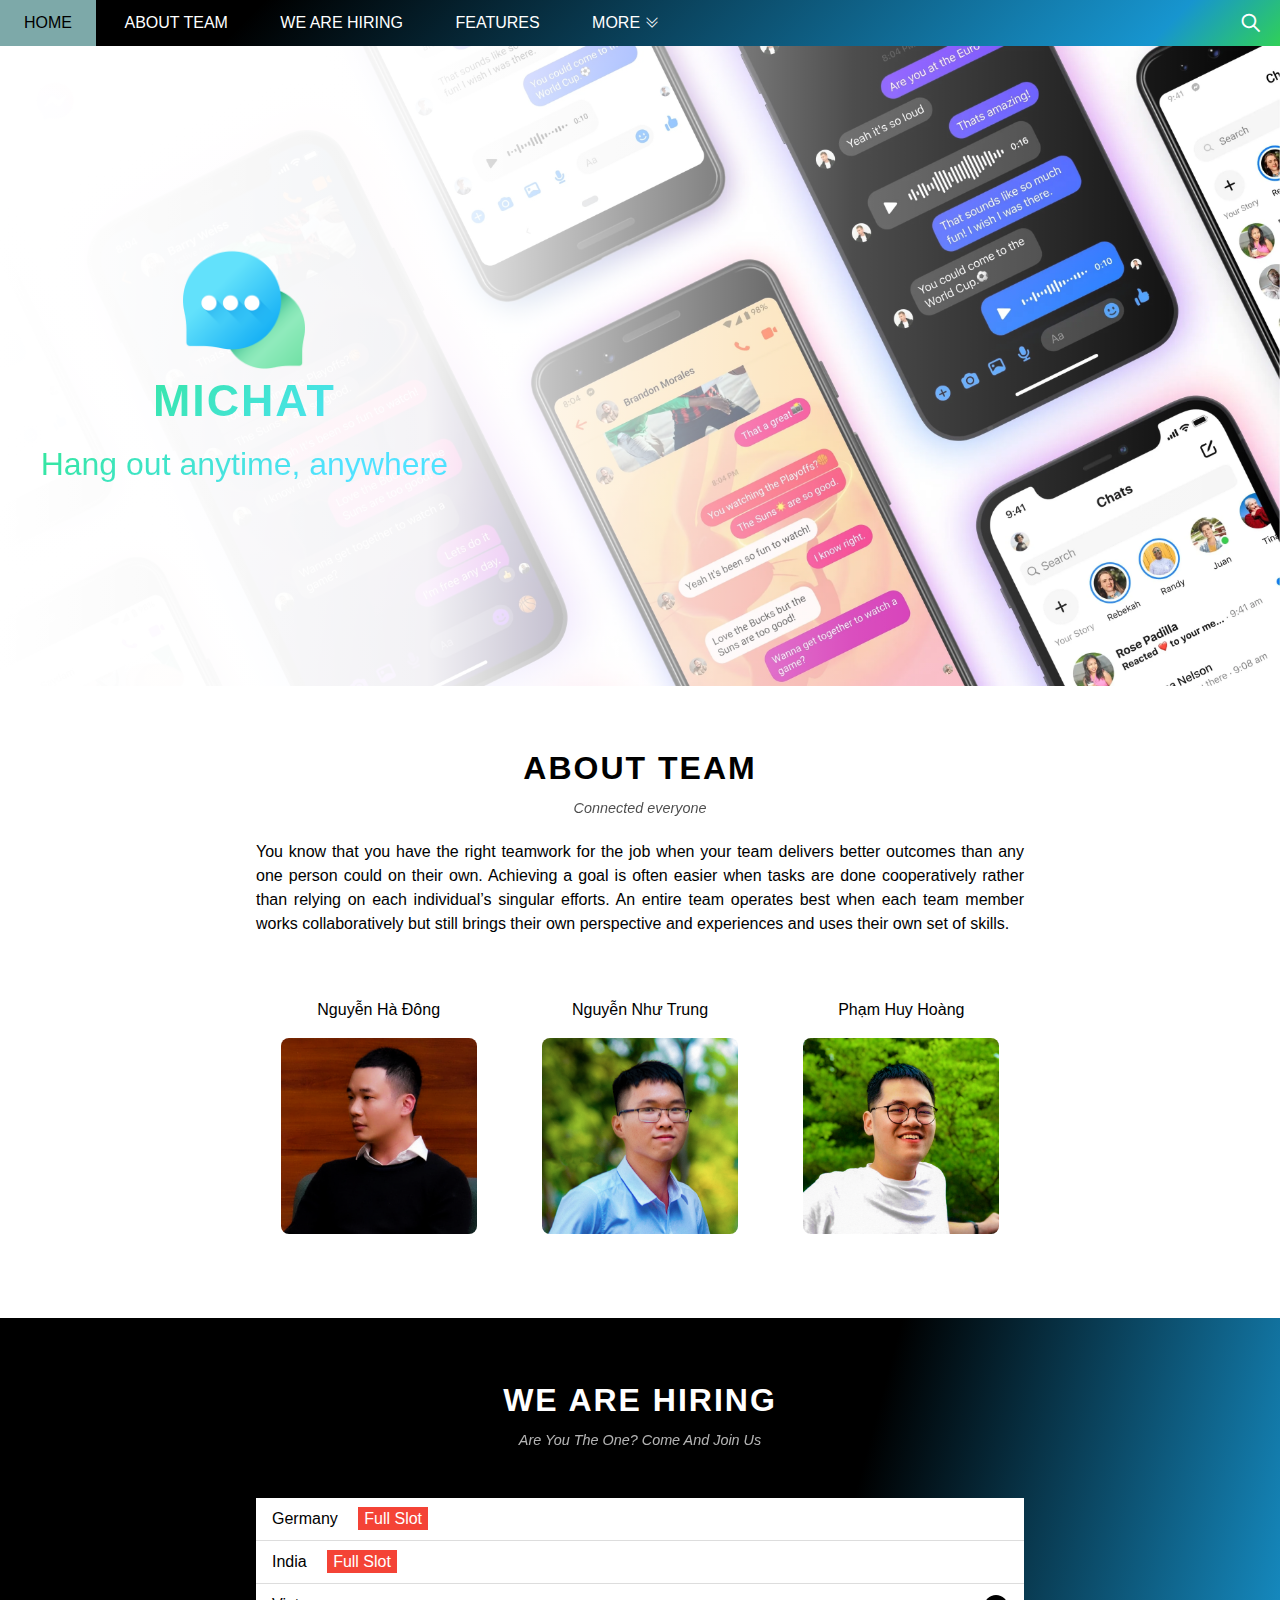
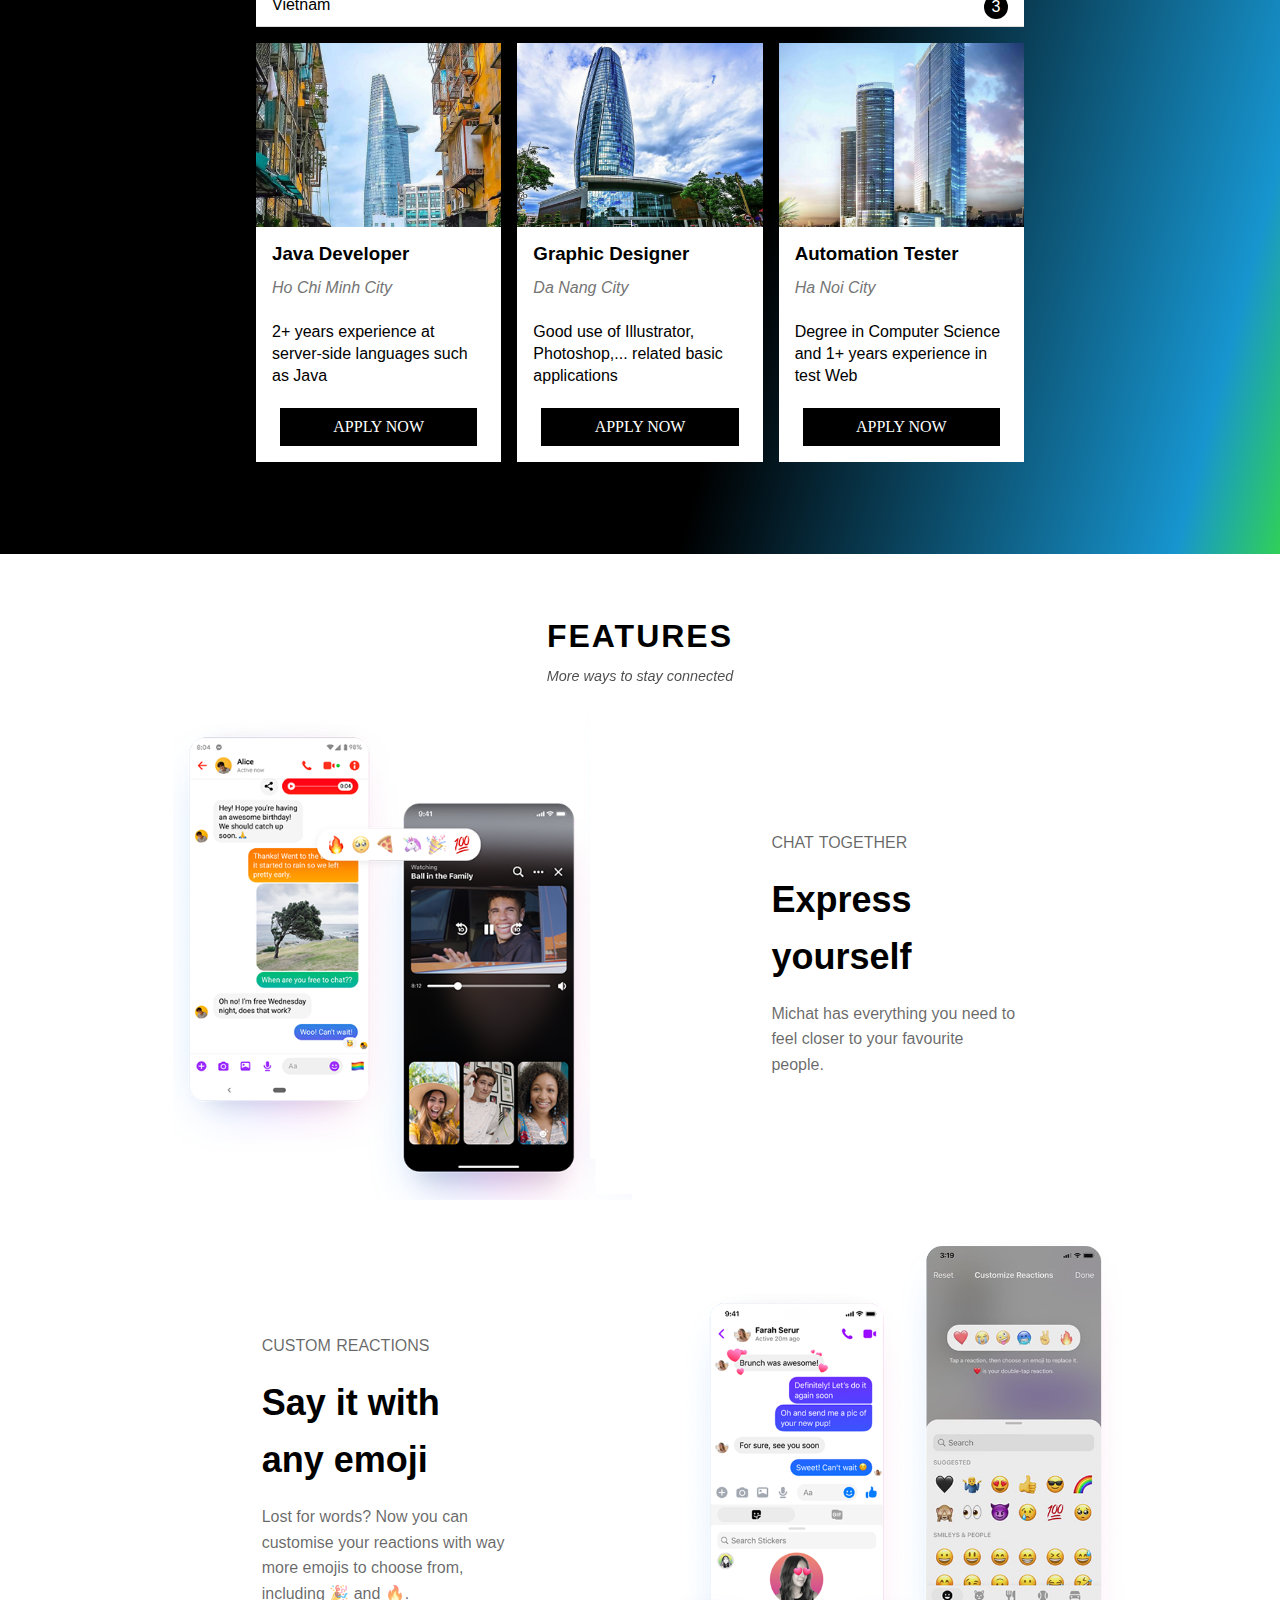
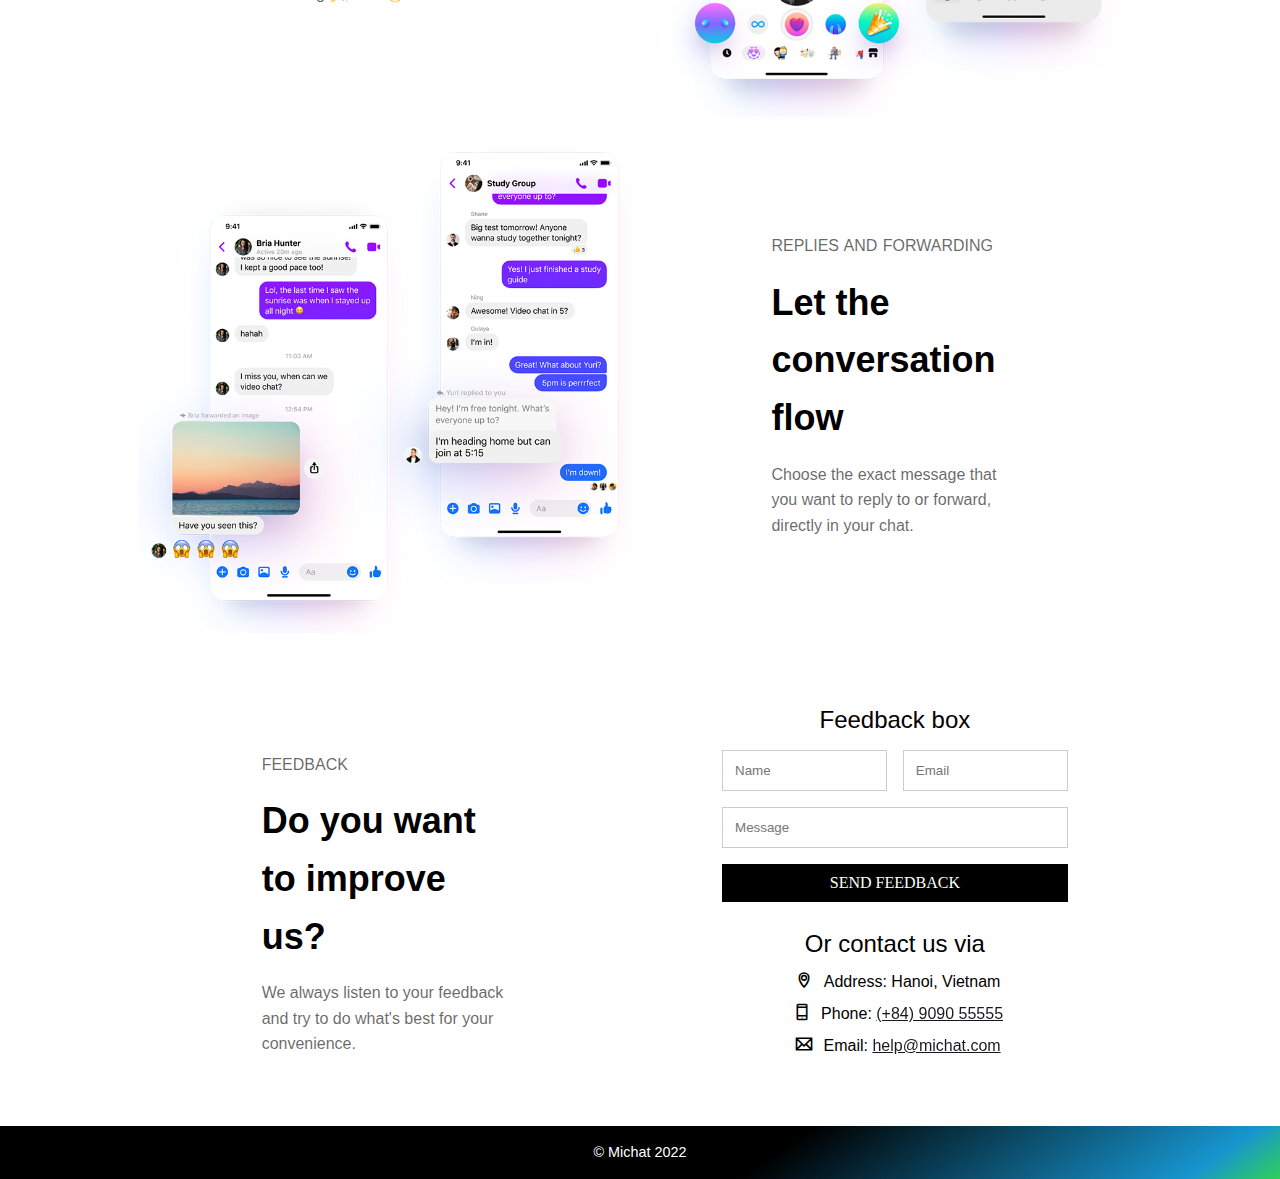
==== index.html @ c10ad28a "commit" ====
<!DOCTYPE html>
<html lang="en">

<head>
    <meta charset="UTF-8">
    <meta name="viewport" content="width=device-width, initial-scale=1.0">
    <title>Michat</title>
    <link rel="stylesheet" href="assets/css/style.css">
    <!-- phải đặt file responsive dưới file style vì độ ưu tiên CSS -->
    <link rel="stylesheet" href="assets/css/responsive.css"> 
    <link rel="stylesheet" href="assets/fonts/themify-icons/themify-icons.css">
    <link rel="shortcut icon" href="./assets/img/favicon.ico" type="image/x-icon">
</head>

<body>
    <div id="main">
        <div id="header">
            <!-- Begin nav -->
            <ul id="nav">
                <li>
                    <a href="#">Home</a>
                </li>
                <li>
                    <a href="#about">About team</a>
                </li>
                <li>
                    <a href="#hiring">We are hiring</a>
                </li>
                <li>
                    <a href="#features">Features</a>
                </li>
                <li>
                    <a href="#">
                        More
                        <i class="nav-icon ti-angle-double-down"></i>
                    </a>
                    <ul class="subnav">
                        <li><a href="#">Desktop app</a></li>
                        <li><a href="#">For developer</a></li>
                        <li><a href="#">Privacy</a></li>
                        <li><a href="#">Terms</a></li>
                    </ul>

                </li>
            </ul>
            <!-- End nav -->

            <!-- Begin search -->
            <div class="search-btn">
                <i class="header-icon ti-search"></i>
            </div>

            <div class="mobile-menu-btn">
                <i class="header-icon ti-menu"></i>
            </div>
            <!-- End search -->

        </div>

        <div id="slider">
            <div class="slider-content">
                <img class="img-content" src="./assets/img/logo.png" alt="logo" width="30%">
                <h2 class="header-content">Michat</h2>
                <div class="text-content">Hang out anytime, anywhere</div>
            </div>
        </div>
        <div id="content">
            <!-- ABOUT TEAM -->
            <div id="about" class="section-content">
                <h2 class="header-content text-center">About team</h2>
                <p class="subheader-content text-center">Connected everyone</p>
                <p class="text-content">You know that you have the right teamwork for the job when your team delivers better outcomes than any one person could on their own. Achieving a goal is often easier when tasks are done cooperatively rather than relying on each individual’s
                    singular efforts. An entire team operates best when each team member works collaboratively but still brings their own perspective and experiences and uses their own set of skills.</p>
                <div class="member-list row">
                    <div class="s-col-1 mg-16-0 col col-3-1 text-center">
                        <p class="member-name">Nguyễn Hà Đông</p>
                        <img class="member-img" src="./assets/img/mem-img/mem-1.png" alt="Nguyễn Hà Đông">
                    </div>
                    <div class="s-col-1 mg-16-0 col col-3-1 text-center">
                        <p class="member-name">Nguyễn Như Trung</p>
                        <img class="member-img" src="./assets/img/mem-img/mem-2.png" alt="Nguyễn Như Trung">
                    </div>
                    <div class="s-col-1 mg-16-0 col col-3-1 text-center">
                        <p class="member-name">Phạm Huy Hoàng</p>
                        <img class="member-img" src="./assets/img/mem-img/mem-3.png" alt="Phạm Huy Hoàng">
                    </div>
                </div>
            </div>

            <!-- WE ARE HIRING -->
            <div id="hiring" class="hiring-content ">
                <div class="section-content">
                    <h2 class="header-content white-text text-center">We are hiring</h2>
                    <p class="subheader-content white-text text-center">Are You The One? Come And Join Us</p>

                    <ul class="hiring-list">
                        <li>Germany <span class="full-slot">Full Slot</span></li>
                        <li>India <span class="full-slot">Full Slot</span></li>
                        <li>Vietnam <span class="quantity">3</span></li>
                    </ul>

                    <div class="place-list row">
                        <div class="col col-3-1 mg-8-0 s-col-1">
                            <img class="img-place" src="assets/img/place-img/place-1.png" alt="Ho Chi Minh City">
                            <div class="place-info">
                                <h3 class="hiring-position">Java Developer</h3>
                                <P class="place-text">Ho Chi Minh City</P>
                                <p class="description">2+ years experience at server-side languages such as Java</p>
                                <button class="btn js-apply-btn">Apply now</button>
                            </div>
                        </div>

                        <div class="col col-3-1 mg-8-0 s-col-1">
                            <img class="img-place" src="assets/img/place-img/place-2.png" alt="Da Nang City">
                            <div class="place-info">
                                <h3 class="hiring-position">Graphic Designer</h3>
                                <p class="place-text">Da Nang City</p>
                                <p class="description">Good use of Illustrator, Photoshop,... related basic applications</p>
                                <button class="btn js-apply-btn">Apply now</button>
                            </div>
                        </div>

                        <div class="col col-3-1 mg-8-0 s-col-1">
                            <img class="img-place" src="assets/img/place-img/place-3.png" alt="Ha Noi City">
                            <div class="place-info">
                                <h3 class="hiring-position">Automation Tester</h3>
                                <p class="place-text">Ha Noi City</p>
                                <p class="description">Degree in Computer Science and 1+ years experience in test Web</p>
                                <button class="btn js-apply-btn">Apply now</button>
                            </div>
                        </div>
                    </div>
                </div>
            </div>

            <!-- FEATURES -->
            <div id="features">
                <h2 class="header-content text-center">Features</h2>
                <p class="subheader-content text-center">More ways to stay connected</p>
                
                <div class="section-feature-content">
                
                    <div class="row s-mg-64-0">
                        <div class="col col-2 s-col-1">
                            <img src="assets/img/features/feature-1.png" alt="chat" class="img-feature col-1">
                        </div>

                        <div class="col col-2 s-col-1">
                            <div class="feature-content">
                                <p class="function">Chat together</p>
                                <p class="title">Express yourself</p>
                                <p class="discription">Michat has everything you need to feel closer to your favourite people.</p>
                            </div>
                        </div>
                    </div>
                
                    <div class="row s-mg-64-0">
                        <div class="col col-2 s-col-1">
                            <div class="feature-content">
                                <p class="function">Custom reactions</p>
                                <p class="title">Say it with any emoji</p>
                                <p class="discription">Lost for words? Now you can customise your reactions with way more emojis to
                                    choose from, including 🎉 and 🔥.</p>
                            </div>
                        </div>

                        <div class="col col-2 s-col-1">
                            <img src="assets/img/features/feature-2.png" alt="chat" class="img-feature col-1">
                        </div>
                    </div>
                
                    <div class="row s-mg-64-0">
                        <div class="col col-2 s-col-1">
                            <img src="assets/img/features/feature-3.png" alt="chat" class="img-feature col-1">
                        </div>

                        <div class="col col-2 s-col-1">
                            <div class="feature-content">
                                <p class="function">Replies and forwarding</p>
                                <p class="title">Let the conversation flow</p>
                                <p class="discription">Choose the exact message that you want to reply to or forward, directly in your
                                    chat.</p>
                            </div>
                        </div>
                    </div>
                
                    <div class="row s-mgt-64 mgt-32">

                        <div class="col col-2 s-col-1">
                            <div class="feedback-content feature-content">
                                <p class="function">Feedback</p>
                                <p class="title">Do you want to improve us?</p>
                                <p class="discription">We always listen to your feedback and try to do what's best for your convenience.
                                </p>
                            </div>
                        </div>

                        <div class="col col-2 s-col-1" style="margin: 0 auto;">
                            <div class="send-feedback-label text-center">Feedback box</div>
                            <form action="" class="feedback-form">
                                <div class="row mg-16-0">
                                    <div class="col col-2 s-col-1">
                                        <input type="text" placeholder="Name" required id="" class="form-control">
                                    </div>
                                    <div class="col col-2 s-col-1 s-mgt-16">
                                        <input type="email" placeholder="Email" required id="" class="form-control">
                                    </div>
                                </div>
                                <div class="row mg-16-0">
                                    <div class="col col-1">
                                        <input type="text" placeholder="Message" required id="" class="form-control">
                                    </div>
                                </div>
                                <div class="row">
                                    <input class="btn text-center" type="submit" value="Send feedback"></input>
                                </div>
                            </form>

                            <div class="send-feedback-label text-center">Or contact us via</div>
                            <div class="contact-info">
                                <p class="contact-item">
                                    <i class="contact-icon ti-location-pin"></i>
                                    <span class="contact-bold">Address:</span> Hanoi, Vietnam
                                </p>
                                <p class="contact-item">
                                    <i class="contact-icon ti-mobile"></i>
                                    <span class="contact-bold">Phone:</span> 
                                    <a href="tel:+84909055555">(+84) 9090 55555</a>
                                </p>
                                <p class="contact-item">
                                    <i class="contact-icon ti-email"></i>
                                    <span class="contact-bold">Email:</span> 
                                    <a href="mailto:help@michat.com">help@michat.com</a>
                                </p>
                            </div>

                        </div>
                
                    </div>
                </div>

            </div>

        </div>

        <div id="footer">
            <p class="copyright">© Michat 2022</p>
        </div>

    </div>
    
    <div class="modal">
        <div class="modal-container js-modal-container">
            <div class="modal-close js-modal-close">
                <i class="ti-close"></i>
            </div>

            <header class="modal-header">
                <i class="header-icon ti-write"></i> Infomation
            </header>

            <div class="modal-body">
                <label for="modal-name" class="modal-label">
                    <i class="ti-id-badge"></i>
                     Name
                </label>
                <input type="text" id="modal-name" class="modal-input" placeholder="Your name...">

                <label for="modal-email" class="modal-label">
                    <i class="ti-email"></i>
                     Email
                </label>
                <input type="email" id="modal-email" class="modal-input" placeholder="Your email...">

                <button id="sent-btn">
                    Send 
                    <i class="ti-upload"></i>
                </button>
            </div>

            <footer class="modal-footer">
                <p class="model-help">Need <a href="#">help</a>?</p>
            </footer>
        </div>
    </div>

    <script src="assets/js/script.js"></script>
</body>

</html>
---- assets/css/style.css ----
/* common css */

.text-center {
    text-align: center !important;
}

.white-text {
    color: white !important;
}

.text-h-center {
    transform: translateY(50%);
}

.mg-8-0 {
    margin-top: 8px !important;
    margin-bottom: 8px !important;
}

.mg-16-0 {
    margin-top: 16px !important;
    margin-bottom: 16px !important;
}

.mg-32-0 {
    margin-top: 32px !important;
    margin-bottom: 32px !important;
}

.mgt-32 {
    margin-top: 32px !important;
}

.open {
    display: flex !important;
}

p {
    line-height: 1.6;
}

.btn {
    border: none;
    font-family: 'Segoe UI';
    margin: 0 8px;
    width: calc(100% - 16px);
    color: white;
    background: black;
    padding: 10px 0;
    font-size: 16px;
    text-decoration: none;
    text-transform: uppercase;
}

.btn:hover {
    background: rgba(0, 0, 0, 0.8);
}

.row {
    margin-left: -8px;
    margin-right: -8px;
}

.row::after {
    content: "";
    display: block;
    clear: both;
}

.clear {
    clear: both;
}

.col {
    float: left;
    padding-left: 8px;
    padding-right: 8px;
}

.col-1 {
    width: 100%;
}

.col-2 {
    width: 50%;
}

.col-3-1 {
    width: 33.3333%;
}

.col-3-2 {
    width: 66.6667%;
}


/* reset css */

* {
    padding: 0;
    margin: 0;
    box-sizing: border-box;
}

html {
    font-family: 'Segoe UI', Tahoma, Geneva, Verdana, sans-serif;
    scroll-behavior: smooth;
}


/*
1. Vị trí
2. Kích thước
3. Màu sắc
4. Kiểu dáng (kiểu chữ, tròn vuông)
*/


/* main */


#main {
    overflow: hidden;
}


/* ------------------ Header ------------------ */

#header {
    background-image: linear-gradient(-45deg, #30d058 0%, #1795cf 10%, #000 80%);
    height: 46px;
    position: fixed;
    top: 0;
    left: 0;
    right: 0;
    z-index: 1;
}

#nav {
    display: inline-block;
}

#nav>li {
    display: inline-block;
}

#nav li {
    position: relative;
    list-style: none;
}

#nav>li>a {
    text-transform: uppercase;
    font-weight: 500;
    padding: 0 24px;
    line-height: 46px;
}

#nav li a {
    color: white;
    text-decoration: none;
    display: inline-block;
}

#nav li:hover .subnav {
    display: block;
}

#nav>li:hover>a,
#nav .subnav>li:hover>a {
    color: #000;
    background-color: rgba(188, 253, 253, 0.666);
}

#nav .subnav {
    display: none;
    min-width: 150px;
    position: absolute;
    top: 100%;
    left: 0;
    background-color: #fff;
    box-shadow: 0 0 10px rgba(0, 0, 0, 0.3);
}

#nav .subnav a {
    color: #000;
    display: block;
    padding: 0 12px;
    line-height: 38px;
}

#nav .nav-icon {
    font-size: 14px;
}

#header .search-btn:hover {
    background-color: #f44336;
    /* cursor: pointer; */
}

#header .mobile-menu-btn:hover {
    background-color: #31313183;
}

#header .search-btn,
#header .mobile-menu-btn{
    position: absolute;
    top: 0;
    right: 0;
}

#header .header-icon {
    font-size: 18px;
    font-weight: bolder;
    color: #fff;
    line-height: 46px;
    padding: 0px 20px;
}


/* ------------------ Slider ------------------ */

#slider {
    background-color: #fff;
    margin-top: 46px;
    padding-top: 50%;
    background: linear-gradient(90deg, #fff, rgba(255, 255, 255, 0.95), rgba(255, 255, 255, 0.3), rgba(255, 255, 255, 0)), url(/assets/img/slider.png) top center /cover no-repeat;
    position: relative;
}

#slider .slider-content {
    position: absolute;
    top: 50%;
    transform: translateY(-50%);
    right: 65%;
    text-align: center;
    /*  */
    /* Làm chữ gradient */
    background: linear-gradient(-45deg, #4fe2ff 20%, #2ee788 80%);
    background-clip: text;
    -webkit-background-clip: text;
    color: transparent;
}

#slider .img-content {
    size: 20px;
}

#slider .header-content {
    font-size: 3.5vw;
    font-weight: 700;
}

#slider .text-content {
    font-size: 2.5vw;
    font-weight: 500;
    margin-top: 20px;
}


/* ------------------ Content ------------------ */

#content {
    background-color: #ffffff;
    /* height: 1000px; */
}

#content .section-content {
    width: 800px;
    max-width: 100%;
    margin: 0 auto;
    padding: 64px 16px;
}

.header-content {
    font-size: 2rem;
    font-weight: 700;
    text-transform: uppercase;
    letter-spacing: 2px;
}

.subheader-content {
    font-weight: 400;
    opacity: 0.7;
    font-size: 0.9rem;
    font-style: italic;
    margin: 10px 0;
}

.section-content .text-content {
    text-align: justify;
    line-height: 1.5rem;
    margin: 20px 0;
}


/* member list */

.member-list {
    margin-top: 30px;
    /* Xử lý tương tự clear: both xử lý lỗi float: left */
    /* overflow: hidden;  */
}

.member-list .member-name {
    margin: 15px 0;
    font-weight: 500;
}

.member-list .member-img {
    width: 80%;
    height: auto;
    border-radius: 0.5rem;
}


/* hiring */

.hiring-content {
    background-image: linear-gradient(-75deg, #30d058 0%, #1795cf 7%, #000 40%);
}

.hiring-content .hiring-list {
    text-align: left;
    margin-top: 46px;
}

.hiring-list li {
    list-style: none;
    background-color: white;
    color: #000;
    font-size: 16px;
    padding: 12px 16px;
    border-bottom: 1px solid #ddd;
}

.hiring-list .full-slot {
    background-color: #F44336;
    padding: 3px 6px;
    margin: 0 16px;
    color: #ffffff;
}

.hiring-list .quantity {
    background-color: #000;
    color: #fff;
    float: right;
    border-radius: 50%;
    width: 24px;
    height: 24px;
    line-height: 24px;
    text-align: center;
    margin-top: -1px;
}


/* hiring place */

.hiring-content .place-list {
    margin-top: 8px;
    margin-bottom: 20px;
    text-align: left;
}

.place-list .img-place {
    width: 100%;
    display: block;
}

.place-list .img-place:hover {
    opacity: 70%;
    /* cursor: pointer; */
}

.place-list .place-info {
    /* height: 60%; */
    padding: 16px;
    background-color: #fff;
}

.place-info .hiring-position {
    font-weight: 600;
    margin: 0px 0 10px;
}

.place-info .place-text {
    margin: 10px 0;
    color: #757575;
    font-style: italic;
}

.place-info .description {
    margin: 20px 0;
    /* height: 75px; */
    line-height: 1.4;
}


/* feature */

#features {
    padding: 64px 1%;
}
#features .section-feature-content {
    width: 80%;
    margin: 0 auto;
}

#features .feature-content {
    margin: 0 auto;
    width: 50%;
    height: 40vw;

    display: flex;
    flex-direction: column;
    justify-content: center;
}

#features .function {
    text-transform: uppercase;
    color: rgba(0, 0, 0, 0.6);
    font-weight: 500;
    word-spacing: 1px;
}

#features .title {
    font-size: 36px;
    font-weight: 600;
    margin-top: 15px;
    margin-bottom: 15px;
}

#features .discription {
    color: rgba(0, 0, 0, 0.6);
    font-weight: 500;
}

#features .img-feature {
    object-fit: contain;
    height: 40vw;
}

/* feedback */

.feedback-form{
    width: 70%;
    margin: 0 auto;
}

.form-control {
    padding: 12px;
    width: 100%;
    border: 1px solid #ccc;
}

    #features .feedback-content {
        margin-top: 15%;
    height: auto;
}

.send-feedback-label {
    margin-top: 28px;
    font-weight: 500;
    font-size: 24px;
}

.contact-info{
    margin-top: 8px;
    text-align: center;
}

.contact-info .contact-item{
    line-height: 2;
    display: block;

}

.contact-info .contact-icon{
    font-weight: 800;
    width: 30px;
    display: inline-block;
    text-align: center;

}

.contact-info .contact-bold{
    font-weight: 500;
}

.contact-info .contact-item a {
    color: rgb(1, 0, 8);
    opacity: 0.9;
}

.contact-info .contact-item a:hover {
    color: rgb(1, 0, 8);
    opacity: 1;
}


/* footer */

#footer {
    width: 100%;
    color: rgb(255, 255, 255);
    background-image: linear-gradient(-35deg, #30d058 0%, #1795cf 7%, #000 40%);
    padding: 15px 0;
    text-align: center;
    font-size: 14px;
    font-weight: 500;
}


/* 
#footer a {
    text-decoration: none;
}

#footer i[class*="ti-"] {
    color: #ddd;
} */

#footer .copyright {
    font-size: 0.9rem;
    /* margin-top: 10px; */
}


/* modal */

.modal {
    background: rgba(0, 0, 0, 0.3);
    position: fixed;
    top: 0;
    bottom: 0;
    left: 0;
    right: 0;
    display: flex;
    align-items: center;
    justify-content: center;
    display: none;
}

.modal-container {
    background: #fff;
    width: 900px;
    max-width: calc(100% - 32px);
    min-height: 200px;
    position: relative;
    animation: modalFadeIn ease 0.5s;
}

.modal-container .modal-header {
    background: linear-gradient(-35deg, #30d058 0%, #1795cf 50%);
    color: #fff;
    text-transform: uppercase;
    height: 130px;
    display: flex;
    align-items: center;
    justify-content: center;
    font-size: 30px;
    font-weight: 600;
}

.modal-container .header-icon {
    margin: 0 16px;
}

.modal-container .modal-close {
    position: absolute;
    top: 0;
    right: 0;
    padding: 8px 12px;
    color: #fff;
}

.modal-container .modal-close:hover {
    background: rgba(255, 38, 38, 0.9);
    cursor: pointer;
}

.modal-body {
    padding: 16px;
}

.modal-body .modal-label {
    display: block;
    margin: 12px 0;
    font-weight: 400;
    font-size: 16px;
}

.modal-body .modal-input {
    margin-bottom: 16px;
    padding: 12px;
    width: 100%;
    border: 1px solid #ccc;
    font-size: 16px;
}

.modal-body #sent-btn {
    margin: 12px 0 0;
    width: 100%;
    border: none;
    color: white;
    background: linear-gradient(-35deg, #30d058 0%, #1795cf 50%);
    padding: 16px 0;
    font-size: 16px;
    text-transform: uppercase;
}

.modal-body #sent-btn:hover {
    opacity: 0.8;
    cursor: pointer;
}

.modal-footer {
    padding: 16px;
    text-align: right;
}

.modal-footer a {
    color: #1795cf;
}

@keyframes modalFadeIn {
    from {
        transform: translateY(-50%);
        opacity: 0;
    }
    to {
        transform: translateY(0);
        opacity: 1;
    }
}
---- assets/css/responsive.css ----
/* 
pc >= 1024 > tablet >= 740px > mobile
*/

/* pc */
@media (min-width: 1024px) {
    #header .mobile-menu-btn {
        display: none;
    }
}

/* tablet */
@media (min-width: 740px) and (max-width: 1023px) {

    .btn {
        padding: 12px 0;
    }

    #header .mobile-menu-btn {
        display: none;
    }

    #features .title {
        font-size: 28px;
    }

    #features .section-feature-content {
        width: 100%;
    }

    #features .feature-content {
        width: 90%;
        /* height: auto; */
    }

    #features .feedback-content {
        margin-top: 30%;
    }

    .feedback-form {
        width: 90%;
        margin-bottom: 28px;
    }

    .send-feedback-label {
        margin-top: 12px;
        margin-bottom: 20px;
    }

}

/* mobile */
@media (max-width: 739px) {
    .s-mg-64-0 {
        margin-top: 64px !important;
        margin-bottom: 64px !important;
    }

    .s-mgt-64 {
        margin-top: 64px !important;
    }

    .s-mgt-16 {
        margin-top: 16px !important;
    }

    .s-col-1 {
        width: 100%;
    }

    .btn {
        padding: 12px 0;
    }
    /* header */
    #header {
        overflow: hidden;
    }

    #nav {
        display: block;
    }

    #nav>li {
        display: block;
    }

    #nav>li:first-child {
        display: inline-block;
    }

    #nav li a {
        display: block;

    }

    #nav>li>a {
        padding: 2px 24px;
    }

    #nav .subnav {
        position: initial;
        background-color: rgba(0, 0, 0, 0.3);
    }

    #nav .subnav a {
        color: #fff;
        padding: 4px 32px;
        font-weight: 400;
    }

    #header .search-btn {
        display: none;
    }

    /* slider */
    #slider {
        padding-top: 70%;
        background: linear-gradient(90deg, #fff 0%, rgba(255, 255, 255, 0.9) 60%, rgba(255, 255, 255, 0) 100%), url(/assets/img/slider.png) top center /cover no-repeat;
    }

    #slider .slider-content {
        right: 50%;
    }

    #slider .img-content {
        width: 40%;
    }

    #slider .header-content {
        font-size: 5.5vw;
    }

    #slider .text-content {
        font-size: 4vw;
        margin-top: 8px;
    }

    /* about team */

    .member-list .member-img {
        width: 50%;
    }

    /* feature */

    #features .section-feature-content {
        width: 100%;
    }

    #features .feature-content {
        width: 90%;
        height: auto;

        display: block;
        /* flex-direction: column; */
        /* justify-content: center; */
    }


    #features .title {
        font-size: 28px;
        margin-top: 8px;
        margin-bottom: 8px;
    }

    #features .img-feature {
        object-fit: cover;
        height: 90vw;
    }

    /* feedback */

    #features .feedback-content {
        margin: 5% auto;
    }

    .feedback-form {
        width: 90%;
        margin-bottom: 28px;
    }

    .send-feedback-label {
        margin-top: 16px;
        margin-bottom: 20px;
    }


}
---- assets/fonts/themify-icons/themify-icons.css ----
@font-face {
	font-family: 'themify';
	src:url('fonts/themify.eot?-fvbane');
	src:url('fonts/themify.eot?#iefix-fvbane') format('embedded-opentype'),
		url('fonts/themify.woff?-fvbane') format('woff'),
		url('fonts/themify.ttf?-fvbane') format('truetype'),
		url('fonts/themify.svg?-fvbane#themify') format('svg');
	font-weight: normal;
	font-style: normal;
}

[class^="ti-"], [class*=" ti-"] {
	font-family: 'themify';
	speak: none;
	font-style: normal;
	font-weight: normal;
	font-variant: normal;
	text-transform: none;
	line-height: 1;

	/* Better Font Rendering =========== */
	-webkit-font-smoothing: antialiased;
	-moz-osx-font-smoothing: grayscale;
}

.ti-wand:before {
	content: "\e600";
}
.ti-volume:before {
	content: "\e601";
}
.ti-user:before {
	content: "\e602";
}
.ti-unlock:before {
	content: "\e603";
}
.ti-unlink:before {
	content: "\e604";
}
.ti-trash:before {
	content: "\e605";
}
.ti-thought:before {
	content: "\e606";
}
.ti-target:before {
	content: "\e607";
}
.ti-tag:before {
	content: "\e608";
}
.ti-tablet:before {
	content: "\e609";
}
.ti-star:before {
	content: "\e60a";
}
.ti-spray:before {
	content: "\e60b";
}
.ti-signal:before {
	content: "\e60c";
}
.ti-shopping-cart:before {
	content: "\e60d";
}
.ti-shopping-cart-full:before {
	content: "\e60e";
}
.ti-settings:before {
	content: "\e60f";
}
.ti-search:before {
	content: "\e610";
}
.ti-zoom-in:before {
	content: "\e611";
}
.ti-zoom-out:before {
	content: "\e612";
}
.ti-cut:before {
	content: "\e613";
}
.ti-ruler:before {
	content: "\e614";
}
.ti-ruler-pencil:before {
	content: "\e615";
}
.ti-ruler-alt:before {
	content: "\e616";
}
.ti-bookmark:before {
	content: "\e617";
}
.ti-bookmark-alt:before {
	content: "\e618";
}
.ti-reload:before {
	content: "\e619";
}
.ti-plus:before {
	content: "\e61a";
}
.ti-pin:before {
	content: "\e61b";
}
.ti-pencil:before {
	content: "\e61c";
}
.ti-pencil-alt:before {
	content: "\e61d";
}
.ti-paint-roller:before {
	content: "\e61e";
}
.ti-paint-bucket:before {
	content: "\e61f";
}
.ti-na:before {
	content: "\e620";
}
.ti-mobile:before {
	content: "\e621";
}
.ti-minus:before {
	content: "\e622";
}
.ti-medall:before {
	content: "\e623";
}
.ti-medall-alt:before {
	content: "\e624";
}
.ti-marker:before {
	content: "\e625";
}
.ti-marker-alt:before {
	content: "\e626";
}
.ti-arrow-up:before {
	content: "\e627";
}
.ti-arrow-right:before {
	content: "\e628";
}
.ti-arrow-left:before {
	content: "\e629";
}
.ti-arrow-down:before {
	content: "\e62a";
}
.ti-lock:before {
	content: "\e62b";
}
.ti-location-arrow:before {
	content: "\e62c";
}
.ti-link:before {
	content: "\e62d";
}
.ti-layout:before {
	content: "\e62e";
}
.ti-layers:before {
	content: "\e62f";
}
.ti-layers-alt:before {
	content: "\e630";
}
.ti-key:before {
	content: "\e631";
}
.ti-import:before {
	content: "\e632";
}
.ti-image:before {
	content: "\e633";
}
.ti-heart:before {
	content: "\e634";
}
.ti-heart-broken:before {
	content: "\e635";
}
.ti-hand-stop:before {
	content: "\e636";
}
.ti-hand-open:before {
	content: "\e637";
}
.ti-hand-drag:before {
	content: "\e638";
}
.ti-folder:before {
	content: "\e639";
}
.ti-flag:before {
	content: "\e63a";
}
.ti-flag-alt:before {
	content: "\e63b";
}
.ti-flag-alt-2:before {
	content: "\e63c";
}
.ti-eye:before {
	content: "\e63d";
}
.ti-export:before {
	content: "\e63e";
}
.ti-exchange-vertical:before {
	content: "\e63f";
}
.ti-desktop:before {
	content: "\e640";
}
.ti-cup:before {
	content: "\e641";
}
.ti-crown:before {
	content: "\e642";
}
.ti-comments:before {
	content: "\e643";
}
.ti-comment:before {
	content: "\e644";
}
.ti-comment-alt:before {
	content: "\e645";
}
.ti-close:before {
	content: "\e646";
}
.ti-clip:before {
	content: "\e647";
}
.ti-angle-up:before {
	content: "\e648";
}
.ti-angle-right:before {
	content: "\e649";
}
.ti-angle-left:before {
	content: "\e64a";
}
.ti-angle-down:before {
	content: "\e64b";
}
.ti-check:before {
	content: "\e64c";
}
.ti-check-box:before {
	content: "\e64d";
}
.ti-camera:before {
	content: "\e64e";
}
.ti-announcement:before {
	content: "\e64f";
}
.ti-brush:before {
	content: "\e650";
}
.ti-briefcase:before {
	content: "\e651";
}
.ti-bolt:before {
	content: "\e652";
}
.ti-bolt-alt:before {
	content: "\e653";
}
.ti-blackboard:before {
	content: "\e654";
}
.ti-bag:before {
	content: "\e655";
}
.ti-move:before {
	content: "\e656";
}
.ti-arrows-vertical:before {
	content: "\e657";
}
.ti-arrows-horizontal:before {
	content: "\e658";
}
.ti-fullscreen:before {
	content: "\e659";
}
.ti-arrow-top-right:before {
	content: "\e65a";
}
.ti-arrow-top-left:before {
	content: "\e65b";
}
.ti-arrow-circle-up:before {
	content: "\e65c";
}
.ti-arrow-circle-right:before {
	content: "\e65d";
}
.ti-arrow-circle-left:before {
	content: "\e65e";
}
.ti-arrow-circle-down:before {
	content: "\e65f";
}
.ti-angle-double-up:before {
	content: "\e660";
}
.ti-angle-double-right:before {
	content: "\e661";
}
.ti-angle-double-left:before {
	content: "\e662";
}
.ti-angle-double-down:before {
	content: "\e663";
}
.ti-zip:before {
	content: "\e664";
}
.ti-world:before {
	content: "\e665";
}
.ti-wheelchair:before {
	content: "\e666";
}
.ti-view-list:before {
	content: "\e667";
}
.ti-view-list-alt:before {
	content: "\e668";
}
.ti-view-grid:before {
	content: "\e669";
}
.ti-uppercase:before {
	content: "\e66a";
}
.ti-upload:before {
	content: "\e66b";
}
.ti-underline:before {
	content: "\e66c";
}
.ti-truck:before {
	content: "\e66d";
}
.ti-timer:before {
	content: "\e66e";
}
.ti-ticket:before {
	content: "\e66f";
}
.ti-thumb-up:before {
	content: "\e670";
}
.ti-thumb-down:before {
	content: "\e671";
}
.ti-text:before {
	content: "\e672";
}
.ti-stats-up:before {
	content: "\e673";
}
.ti-stats-down:before {
	content: "\e674";
}
.ti-split-v:before {
	content: "\e675";
}
.ti-split-h:before {
	content: "\e676";
}
.ti-smallcap:before {
	content: "\e677";
}
.ti-shine:before {
	content: "\e678";
}
.ti-shift-right:before {
	content: "\e679";
}
.ti-shift-left:before {
	content: "\e67a";
}
.ti-shield:before {
	content: "\e67b";
}
.ti-notepad:before {
	content: "\e67c";
}
.ti-server:before {
	content: "\e67d";
}
.ti-quote-right:before {
	content: "\e67e";
}
.ti-quote-left:before {
	content: "\e67f";
}
.ti-pulse:before {
	content: "\e680";
}
.ti-printer:before {
	content: "\e681";
}
.ti-power-off:before {
	content: "\e682";
}
.ti-plug:before {
	content: "\e683";
}
.ti-pie-chart:before {
	content: "\e684";
}
.ti-paragraph:before {
	content: "\e685";
}
.ti-panel:before {
	content: "\e686";
}
.ti-package:before {
	content: "\e687";
}
.ti-music:before {
	content: "\e688";
}
.ti-music-alt:before {
	content: "\e689";
}
.ti-mouse:before {
	content: "\e68a";
}
.ti-mouse-alt:before {
	content: "\e68b";
}
.ti-money:before {
	content: "\e68c";
}
.ti-microphone:before {
	content: "\e68d";
}
.ti-menu:before {
	content: "\e68e";
}
.ti-menu-alt:before {
	content: "\e68f";
}
.ti-map:before {
	content: "\e690";
}
.ti-map-alt:before {
	content: "\e691";
}
.ti-loop:before {
	content: "\e692";
}
.ti-location-pin:before {
	content: "\e693";
}
.ti-list:before {
	content: "\e694";
}
.ti-light-bulb:before {
	content: "\e695";
}
.ti-Italic:before {
	content: "\e696";
}
.ti-info:before {
	content: "\e697";
}
.ti-infinite:before {
	content: "\e698";
}
.ti-id-badge:before {
	content: "\e699";
}
.ti-hummer:before {
	content: "\e69a";
}
.ti-home:before {
	content: "\e69b";
}
.ti-help:before {
	content: "\e69c";
}
.ti-headphone:before {
	content: "\e69d";
}
.ti-harddrives:before {
	content: "\e69e";
}
.ti-harddrive:before {
	content: "\e69f";
}
.ti-gift:before {
	content: "\e6a0";
}
.ti-game:before {
	content: "\e6a1";
}
.ti-filter:before {
	content: "\e6a2";
}
.ti-files:before {
	content: "\e6a3";
}
.ti-file:before {
	content: "\e6a4";
}
.ti-eraser:before {
	content: "\e6a5";
}
.ti-envelope:before {
	content: "\e6a6";
}
.ti-download:before {
	content: "\e6a7";
}
.ti-direction:before {
	content: "\e6a8";
}
.ti-direction-alt:before {
	content: "\e6a9";
}
.ti-dashboard:before {
	content: "\e6aa";
}
.ti-control-stop:before {
	content: "\e6ab";
}
.ti-control-shuffle:before {
	content: "\e6ac";
}
.ti-control-play:before {
	content: "\e6ad";
}
.ti-control-pause:before {
	content: "\e6ae";
}
.ti-control-forward:before {
	content: "\e6af";
}
.ti-control-backward:before {
	content: "\e6b0";
}
.ti-cloud:before {
	content: "\e6b1";
}
.ti-cloud-up:before {
	content: "\e6b2";
}
.ti-cloud-down:before {
	content: "\e6b3";
}
.ti-clipboard:before {
	content: "\e6b4";
}
.ti-car:before {
	content: "\e6b5";
}
.ti-calendar:before {
	content: "\e6b6";
}
.ti-book:before {
	content: "\e6b7";
}
.ti-bell:before {
	content: "\e6b8";
}
.ti-basketball:before {
	content: "\e6b9";
}
.ti-bar-chart:before {
	content: "\e6ba";
}
.ti-bar-chart-alt:before {
	content: "\e6bb";
}
.ti-back-right:before {
	content: "\e6bc";
}
.ti-back-left:before {
	content: "\e6bd";
}
.ti-arrows-corner:before {
	content: "\e6be";
}
.ti-archive:before {
	content: "\e6bf";
}
.ti-anchor:before {
	content: "\e6c0";
}
.ti-align-right:before {
	content: "\e6c1";
}
.ti-align-left:before {
	content: "\e6c2";
}
.ti-align-justify:before {
	content: "\e6c3";
}
.ti-align-center:before {
	content: "\e6c4";
}
.ti-alert:before {
	content: "\e6c5";
}
.ti-alarm-clock:before {
	content: "\e6c6";
}
.ti-agenda:before {
	content: "\e6c7";
}
.ti-write:before {
	content: "\e6c8";
}
.ti-window:before {
	content: "\e6c9";
}
.ti-widgetized:before {
	content: "\e6ca";
}
.ti-widget:before {
	content: "\e6cb";
}
.ti-widget-alt:before {
	content: "\e6cc";
}
.ti-wallet:before {
	content: "\e6cd";
}
.ti-video-clapper:before {
	content: "\e6ce";
}
.ti-video-camera:before {
	content: "\e6cf";
}
.ti-vector:before {
	content: "\e6d0";
}
.ti-themify-logo:before {
	content: "\e6d1";
}
.ti-themify-favicon:before {
	content: "\e6d2";
}
.ti-themify-favicon-alt:before {
	content: "\e6d3";
}
.ti-support:before {
	content: "\e6d4";
}
.ti-stamp:before {
	content: "\e6d5";
}
.ti-split-v-alt:before {
	content: "\e6d6";
}
.ti-slice:before {
	content: "\e6d7";
}
.ti-shortcode:before {
	content: "\e6d8";
}
.ti-shift-right-alt:before {
	content: "\e6d9";
}
.ti-shift-left-alt:before {
	content: "\e6da";
}
.ti-ruler-alt-2:before {
	content: "\e6db";
}
.ti-receipt:before {
	content: "\e6dc";
}
.ti-pin2:before {
	content: "\e6dd";
}
.ti-pin-alt:before {
	content: "\e6de";
}
.ti-pencil-alt2:before {
	content: "\e6df";
}
.ti-palette:before {
	content: "\e6e0";
}
.ti-more:before {
	content: "\e6e1";
}
.ti-more-alt:before {
	content: "\e6e2";
}
.ti-microphone-alt:before {
	content: "\e6e3";
}
.ti-magnet:before {
	content: "\e6e4";
}
.ti-line-double:before {
	content: "\e6e5";
}
.ti-line-dotted:before {
	content: "\e6e6";
}
.ti-line-dashed:before {
	content: "\e6e7";
}
.ti-layout-width-full:before {
	content: "\e6e8";
}
.ti-layout-width-default:before {
	content: "\e6e9";
}
.ti-layout-width-default-alt:before {
	content: "\e6ea";
}
.ti-layout-tab:before {
	content: "\e6eb";
}
.ti-layout-tab-window:before {
	content: "\e6ec";
}
.ti-layout-tab-v:before {
	content: "\e6ed";
}
.ti-layout-tab-min:before {
	content: "\e6ee";
}
.ti-layout-slider:before {
	content: "\e6ef";
}
.ti-layout-slider-alt:before {
	content: "\e6f0";
}
.ti-layout-sidebar-right:before {
	content: "\e6f1";
}
.ti-layout-sidebar-none:before {
	content: "\e6f2";
}
.ti-layout-sidebar-left:before {
	content: "\e6f3";
}
.ti-layout-placeholder:before {
	content: "\e6f4";
}
.ti-layout-menu:before {
	content: "\e6f5";
}
.ti-layout-menu-v:before {
	content: "\e6f6";
}
.ti-layout-menu-separated:before {
	content: "\e6f7";
}
.ti-layout-menu-full:before {
	content: "\e6f8";
}
.ti-layout-media-right-alt:before {
	content: "\e6f9";
}
.ti-layout-media-right:before {
	content: "\e6fa";
}
.ti-layout-media-overlay:before {
	content: "\e6fb";
}
.ti-layout-media-overlay-alt:before {
	content: "\e6fc";
}
.ti-layout-media-overlay-alt-2:before {
	content: "\e6fd";
}
.ti-layout-media-left-alt:before {
	content: "\e6fe";
}
.ti-layout-media-left:before {
	content: "\e6ff";
}
.ti-layout-media-center-alt:before {
	content: "\e700";
}
.ti-layout-media-center:before {
	content: "\e701";
}
.ti-layout-list-thumb:before {
	content: "\e702";
}
.ti-layout-list-thumb-alt:before {
	content: "\e703";
}
.ti-layout-list-post:before {
	content: "\e704";
}
.ti-layout-list-large-image:before {
	content: "\e705";
}
.ti-layout-line-solid:before {
	content: "\e706";
}
.ti-layout-grid4:before {
	content: "\e707";
}
.ti-layout-grid3:before {
	content: "\e708";
}
.ti-layout-grid2:before {
	content: "\e709";
}
.ti-layout-grid2-thumb:before {
	content: "\e70a";
}
.ti-layout-cta-right:before {
	content: "\e70b";
}
.ti-layout-cta-left:before {
	content: "\e70c";
}
.ti-layout-cta-center:before {
	content: "\e70d";
}
.ti-layout-cta-btn-right:before {
	content: "\e70e";
}
.ti-layout-cta-btn-left:before {
	content: "\e70f";
}
.ti-layout-column4:before {
	content: "\e710";
}
.ti-layout-column3:before {
	content: "\e711";
}
.ti-layout-column2:before {
	content: "\e712";
}
.ti-layout-accordion-separated:before {
	content: "\e713";
}
.ti-layout-accordion-merged:before {
	content: "\e714";
}
.ti-layout-accordion-list:before {
	content: "\e715";
}
.ti-ink-pen:before {
	content: "\e716";
}
.ti-info-alt:before {
	content: "\e717";
}
.ti-help-alt:before {
	content: "\e718";
}
.ti-headphone-alt:before {
	content: "\e719";
}
.ti-hand-point-up:before {
	content: "\e71a";
}
.ti-hand-point-right:before {
	content: "\e71b";
}
.ti-hand-point-left:before {
	content: "\e71c";
}
.ti-hand-point-down:before {
	content: "\e71d";
}
.ti-gallery:before {
	content: "\e71e";
}
.ti-face-smile:before {
	content: "\e71f";
}
.ti-face-sad:before {
	content: "\e720";
}
.ti-credit-card:before {
	content: "\e721";
}
.ti-control-skip-forward:before {
	content: "\e722";
}
.ti-control-skip-backward:before {
	content: "\e723";
}
.ti-control-record:before {
	content: "\e724";
}
.ti-control-eject:before {
	content: "\e725";
}
.ti-comments-smiley:before {
	content: "\e726";
}
.ti-brush-alt:before {
	content: "\e727";
}
.ti-youtube:before {
	content: "\e728";
}
.ti-vimeo:before {
	content: "\e729";
}
.ti-twitter:before {
	content: "\e72a";
}
.ti-time:before {
	content: "\e72b";
}
.ti-tumblr:before {
	content: "\e72c";
}
.ti-skype:before {
	content: "\e72d";
}
.ti-share:before {
	content: "\e72e";
}
.ti-share-alt:before {
	content: "\e72f";
}
.ti-rocket:before {
	content: "\e730";
}
.ti-pinterest:before {
	content: "\e731";
}
.ti-new-window:before {
	content: "\e732";
}
.ti-microsoft:before {
	content: "\e733";
}
.ti-list-ol:before {
	content: "\e734";
}
.ti-linkedin:before {
	content: "\e735";
}
.ti-layout-sidebar-2:before {
	content: "\e736";
}
.ti-layout-grid4-alt:before {
	content: "\e737";
}
.ti-layout-grid3-alt:before {
	content: "\e738";
}
.ti-layout-grid2-alt:before {
	content: "\e739";
}
.ti-layout-column4-alt:before {
	content: "\e73a";
}
.ti-layout-column3-alt:before {
	content: "\e73b";
}
.ti-layout-column2-alt:before {
	content: "\e73c";
}
.ti-instagram:before {
	content: "\e73d";
}
.ti-google:before {
	content: "\e73e";
}
.ti-github:before {
	content: "\e73f";
}
.ti-flickr:before {
	content: "\e740";
}
.ti-facebook:before {
	content: "\e741";
}
.ti-dropbox:before {
	content: "\e742";
}
.ti-dribbble:before {
	content: "\e743";
}
.ti-apple:before {
	content: "\e744";
}
.ti-android:before {
	content: "\e745";
}
.ti-save:before {
	content: "\e746";
}
.ti-save-alt:before {
	content: "\e747";
}
.ti-yahoo:before {
	content: "\e748";
}
.ti-wordpress:before {
	content: "\e749";
}
.ti-vimeo-alt:before {
	content: "\e74a";
}
.ti-twitter-alt:before {
	content: "\e74b";
}
.ti-tumblr-alt:before {
	content: "\e74c";
}
.ti-trello:before {
	content: "\e74d";
}
.ti-stack-overflow:before {
	content: "\e74e";
}
.ti-soundcloud:before {
	content: "\e74f";
}
.ti-sharethis:before {
	content: "\e750";
}
.ti-sharethis-alt:before {
	content: "\e751";
}
.ti-reddit:before {
	content: "\e752";
}
.ti-pinterest-alt:before {
	content: "\e753";
}
.ti-microsoft-alt:before {
	content: "\e754";
}
.ti-linux:before {
	content: "\e755";
}
.ti-jsfiddle:before {
	content: "\e756";
}
.ti-joomla:before {
	content: "\e757";
}
.ti-html5:before {
	content: "\e758";
}
.ti-flickr-alt:before {
	content: "\e759";
}
.ti-email:before {
	content: "\e75a";
}
.ti-drupal:before {
	content: "\e75b";
}
.ti-dropbox-alt:before {
	content: "\e75c";
}
.ti-css3:before {
	content: "\e75d";
}
.ti-rss:before {
	content: "\e75e";
}
.ti-rss-alt:before {
	content: "\e75f";
}
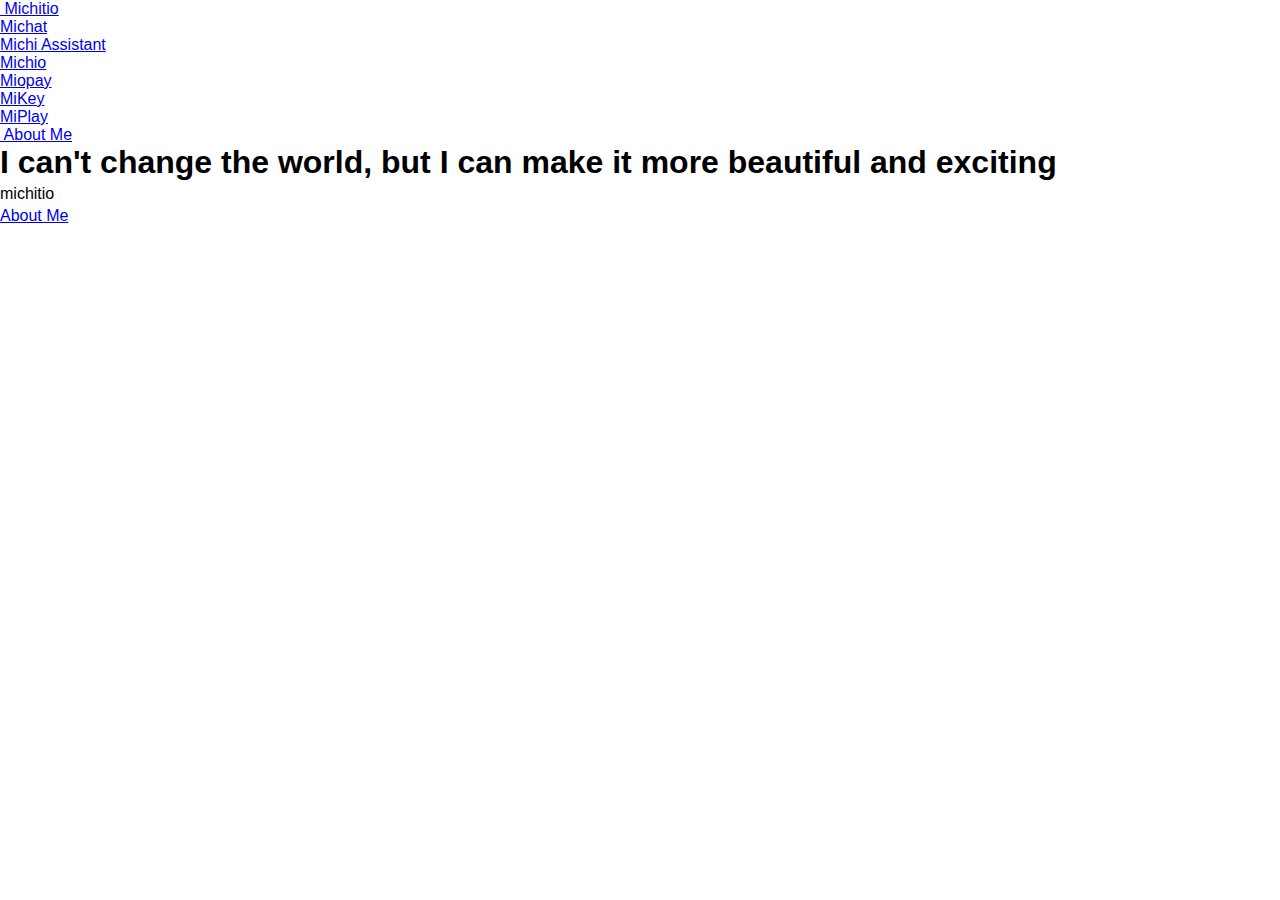
==== commit ad9a0f74: "commit" ====
--- a/index.html
+++ b/index.html
@@ -3,288 +3,78 @@
 
 <head>
     <meta charset="UTF-8">
+    <meta http-equiv="X-UA-Compatible" content="IE=edge">
     <meta name="viewport" content="width=device-width, initial-scale=1.0">
-    <title>Michat</title>
-    <link rel="stylesheet" href="assets/css/style.css">
-    <!-- phải đặt file responsive dưới file style vì độ ưu tiên CSS -->
-    <link rel="stylesheet" href="assets/css/responsive.css"> 
-    <link rel="stylesheet" href="assets/fonts/themify-icons/themify-icons.css">
-    <link rel="shortcut icon" href="./assets/img/favicon.ico" type="image/x-icon">
+    <title>Michitio | Trang chủ</title>
+    <link rel="shortcut icon" href="./assets/img/michitio.png" type="image/x-icon">
+
+    <link href="https://fonts.googleapis.com/css2?family=Nunito:wght@300;400;500;600;700&display=swap" rel="stylesheet">
+
+    <link rel="stylesheet" href="./assets/css/reset.css">
+    <link rel="stylesheet" href="./assets/css/main.css">
+    <link rel="stylesheet" href="./assets/css/style.css">
 </head>
 
 <body>
-    <div id="main">
-        <div id="header">
-            <!-- Begin nav -->
-            <ul id="nav">
+    <div class="container">
+        <div class="header">
+            <!-- Begin navbar -->
+            <ul class="navbar">
                 <li>
-                    <a href="#">Home</a>
+                    <a class="header__logo no-hover" href="/">
+                        <img class="navbar__img" src="./assets/img/michitio-white.png" alt="">
+                        Michitio
+                    </a>
                 </li>
                 <li>
-                    <a href="#about">About team</a>
+                    <a href="./michat/">Michat</a>
                 </li>
                 <li>
-                    <a href="#hiring">We are hiring</a>
+                    <a href="#">Michi Assistant</a>
                 </li>
                 <li>
-                    <a href="#features">Features</a>
+                    <a href="./michio/">Michio</a>
                 </li>
                 <li>
-                    <a href="#">
-                        More
-                        <i class="nav-icon ti-angle-double-down"></i>
+                    <a href="#">Miopay</a>
+                </li>
+                <li>
+                    <a href="#">MiKey</a>
+                </li>
+                <li>
+                    <a href="./miplay/">MiPlay</a>
+                </li>
+            </ul>
+
+            <ul class="navbar">
+                <li>
+                    <a href="./aboutme/">
+                        <img class="navbar__img" src="./assets/img/avt.jpg" alt="">
+                        About Me
                     </a>
-                    <ul class="subnav">
-                        <li><a href="#">Desktop app</a></li>
-                        <li><a href="#">For developer</a></li>
-                        <li><a href="#">Privacy</a></li>
-                        <li><a href="#">Terms</a></li>
-                    </ul>
-
                 </li>
             </ul>
             <!-- End nav -->
 
-            <!-- Begin search -->
-            <div class="search-btn">
-                <i class="header-icon ti-search"></i>
-            </div>
-
-            <div class="mobile-menu-btn">
-                <i class="header-icon ti-menu"></i>
-            </div>
-            <!-- End search -->
-
         </div>
 
-        <div id="slider">
-            <div class="slider-content">
-                <img class="img-content" src="./assets/img/logo.png" alt="logo" width="30%">
-                <h2 class="header-content">Michat</h2>
-                <div class="text-content">Hang out anytime, anywhere</div>
-            </div>
-        </div>
-        <div id="content">
-            <!-- ABOUT TEAM -->
-            <div id="about" class="section-content">
-                <h2 class="header-content text-center">About team</h2>
-                <p class="subheader-content text-center">Connected everyone</p>
-                <p class="text-content">You know that you have the right teamwork for the job when your team delivers better outcomes than any one person could on their own. Achieving a goal is often easier when tasks are done cooperatively rather than relying on each individual’s
-                    singular efforts. An entire team operates best when each team member works collaboratively but still brings their own perspective and experiences and uses their own set of skills.</p>
-                <div class="member-list row">
-                    <div class="s-col-1 mg-16-0 col col-3-1 text-center">
-                        <p class="member-name">Nguyễn Hà Đông</p>
-                        <img class="member-img" src="./assets/img/mem-img/mem-1.png" alt="Nguyễn Hà Đông">
-                    </div>
-                    <div class="s-col-1 mg-16-0 col col-3-1 text-center">
-                        <p class="member-name">Nguyễn Như Trung</p>
-                        <img class="member-img" src="./assets/img/mem-img/mem-2.png" alt="Nguyễn Như Trung">
-                    </div>
-                    <div class="s-col-1 mg-16-0 col col-3-1 text-center">
-                        <p class="member-name">Phạm Huy Hoàng</p>
-                        <img class="member-img" src="./assets/img/mem-img/mem-3.png" alt="Phạm Huy Hoàng">
-                    </div>
+        <div class="header-replace"></div>
+
+        <div class="home-card">
+            <div class="home-card__desc">
+                <h1>I can't change the world, but I can make it more beautiful and exciting</h1>
+                <p>michitio</p>
+                <div class="home-card__action">
+                    <a class="purple" href="./aboutme/">About Me</a>
                 </div>
             </div>
 
-            <!-- WE ARE HIRING -->
-            <div id="hiring" class="hiring-content ">
-                <div class="section-content">
-                    <h2 class="header-content white-text text-center">We are hiring</h2>
-                    <p class="subheader-content white-text text-center">Are You The One? Come And Join Us</p>
-
-                    <ul class="hiring-list">
-                        <li>Germany <span class="full-slot">Full Slot</span></li>
-                        <li>India <span class="full-slot">Full Slot</span></li>
-                        <li>Vietnam <span class="quantity">3</span></li>
-                    </ul>
-
-                    <div class="place-list row">
-                        <div class="col col-3-1 mg-8-0 s-col-1">
-                            <img class="img-place" src="assets/img/place-img/place-1.png" alt="Ho Chi Minh City">
-                            <div class="place-info">
-                                <h3 class="hiring-position">Java Developer</h3>
-                                <P class="place-text">Ho Chi Minh City</P>
-                                <p class="description">2+ years experience at server-side languages such as Java</p>
-                                <button class="btn js-apply-btn">Apply now</button>
-                            </div>
-                        </div>
-
-                        <div class="col col-3-1 mg-8-0 s-col-1">
-                            <img class="img-place" src="assets/img/place-img/place-2.png" alt="Da Nang City">
-                            <div class="place-info">
-                                <h3 class="hiring-position">Graphic Designer</h3>
-                                <p class="place-text">Da Nang City</p>
-                                <p class="description">Good use of Illustrator, Photoshop,... related basic applications</p>
-                                <button class="btn js-apply-btn">Apply now</button>
-                            </div>
-                        </div>
-
-                        <div class="col col-3-1 mg-8-0 s-col-1">
-                            <img class="img-place" src="assets/img/place-img/place-3.png" alt="Ha Noi City">
-                            <div class="place-info">
-                                <h3 class="hiring-position">Automation Tester</h3>
-                                <p class="place-text">Ha Noi City</p>
-                                <p class="description">Degree in Computer Science and 1+ years experience in test Web</p>
-                                <button class="btn js-apply-btn">Apply now</button>
-                            </div>
-                        </div>
-                    </div>
-                </div>
+            <div class="home-card__rec"></div>
+            <div class="home-card__img">
+                <img class="home-card__avt" src="./assets/img/michitio-white.png" alt="">
             </div>
-
-            <!-- FEATURES -->
-            <div id="features">
-                <h2 class="header-content text-center">Features</h2>
-                <p class="subheader-content text-center">More ways to stay connected</p>
-                
-                <div class="section-feature-content">
-                
-                    <div class="row s-mg-64-0">
-                        <div class="col col-2 s-col-1">
-                            <img src="assets/img/features/feature-1.png" alt="chat" class="img-feature col-1">
-                        </div>
-
-                        <div class="col col-2 s-col-1">
-                            <div class="feature-content">
-                                <p class="function">Chat together</p>
-                                <p class="title">Express yourself</p>
-                                <p class="discription">Michat has everything you need to feel closer to your favourite people.</p>
-                            </div>
-                        </div>
-                    </div>
-                
-                    <div class="row s-mg-64-0">
-                        <div class="col col-2 s-col-1">
-                            <div class="feature-content">
-                                <p class="function">Custom reactions</p>
-                                <p class="title">Say it with any emoji</p>
-                                <p class="discription">Lost for words? Now you can customise your reactions with way more emojis to
-                                    choose from, including 🎉 and 🔥.</p>
-                            </div>
-                        </div>
-
-                        <div class="col col-2 s-col-1">
-                            <img src="assets/img/features/feature-2.png" alt="chat" class="img-feature col-1">
-                        </div>
-                    </div>
-                
-                    <div class="row s-mg-64-0">
-                        <div class="col col-2 s-col-1">
-                            <img src="assets/img/features/feature-3.png" alt="chat" class="img-feature col-1">
-                        </div>
-
-                        <div class="col col-2 s-col-1">
-                            <div class="feature-content">
-                                <p class="function">Replies and forwarding</p>
-                                <p class="title">Let the conversation flow</p>
-                                <p class="discription">Choose the exact message that you want to reply to or forward, directly in your
-                                    chat.</p>
-                            </div>
-                        </div>
-                    </div>
-                
-                    <div class="row s-mgt-64 mgt-32">
-
-                        <div class="col col-2 s-col-1">
-                            <div class="feedback-content feature-content">
-                                <p class="function">Feedback</p>
-                                <p class="title">Do you want to improve us?</p>
-                                <p class="discription">We always listen to your feedback and try to do what's best for your convenience.
-                                </p>
-                            </div>
-                        </div>
-
-                        <div class="col col-2 s-col-1" style="margin: 0 auto;">
-                            <div class="send-feedback-label text-center">Feedback box</div>
-                            <form action="" class="feedback-form">
-                                <div class="row mg-16-0">
-                                    <div class="col col-2 s-col-1">
-                                        <input type="text" placeholder="Name" required id="" class="form-control">
-                                    </div>
-                                    <div class="col col-2 s-col-1 s-mgt-16">
-                                        <input type="email" placeholder="Email" required id="" class="form-control">
-                                    </div>
-                                </div>
-                                <div class="row mg-16-0">
-                                    <div class="col col-1">
-                                        <input type="text" placeholder="Message" required id="" class="form-control">
-                                    </div>
-                                </div>
-                                <div class="row">
-                                    <input class="btn text-center" type="submit" value="Send feedback"></input>
-                                </div>
-                            </form>
-
-                            <div class="send-feedback-label text-center">Or contact us via</div>
-                            <div class="contact-info">
-                                <p class="contact-item">
-                                    <i class="contact-icon ti-location-pin"></i>
-                                    <span class="contact-bold">Address:</span> Hanoi, Vietnam
-                                </p>
-                                <p class="contact-item">
-                                    <i class="contact-icon ti-mobile"></i>
-                                    <span class="contact-bold">Phone:</span> 
-                                    <a href="tel:+84909055555">(+84) 9090 55555</a>
-                                </p>
-                                <p class="contact-item">
-                                    <i class="contact-icon ti-email"></i>
-                                    <span class="contact-bold">Email:</span> 
-                                    <a href="mailto:help@michat.com">help@michat.com</a>
-                                </p>
-                            </div>
-
-                        </div>
-                
-                    </div>
-                </div>
-
-            </div>
-
         </div>
 
-        <div id="footer">
-            <p class="copyright">© Michat 2022</p>
-        </div>
-
-    </div>
-    
-    <div class="modal">
-        <div class="modal-container js-modal-container">
-            <div class="modal-close js-modal-close">
-                <i class="ti-close"></i>
-            </div>
-
-            <header class="modal-header">
-                <i class="header-icon ti-write"></i> Infomation
-            </header>
-
-            <div class="modal-body">
-                <label for="modal-name" class="modal-label">
-                    <i class="ti-id-badge"></i>
-                     Name
-                </label>
-                <input type="text" id="modal-name" class="modal-input" placeholder="Your name...">
-
-                <label for="modal-email" class="modal-label">
-                    <i class="ti-email"></i>
-                     Email
-                </label>
-                <input type="email" id="modal-email" class="modal-input" placeholder="Your email...">
-
-                <button id="sent-btn">
-                    Send 
-                    <i class="ti-upload"></i>
-                </button>
-            </div>
-
-            <footer class="modal-footer">
-                <p class="model-help">Need <a href="#">help</a>?</p>
-            </footer>
-        </div>
-    </div>
-
-    <script src="assets/js/script.js"></script>
 </body>
 
 </html>